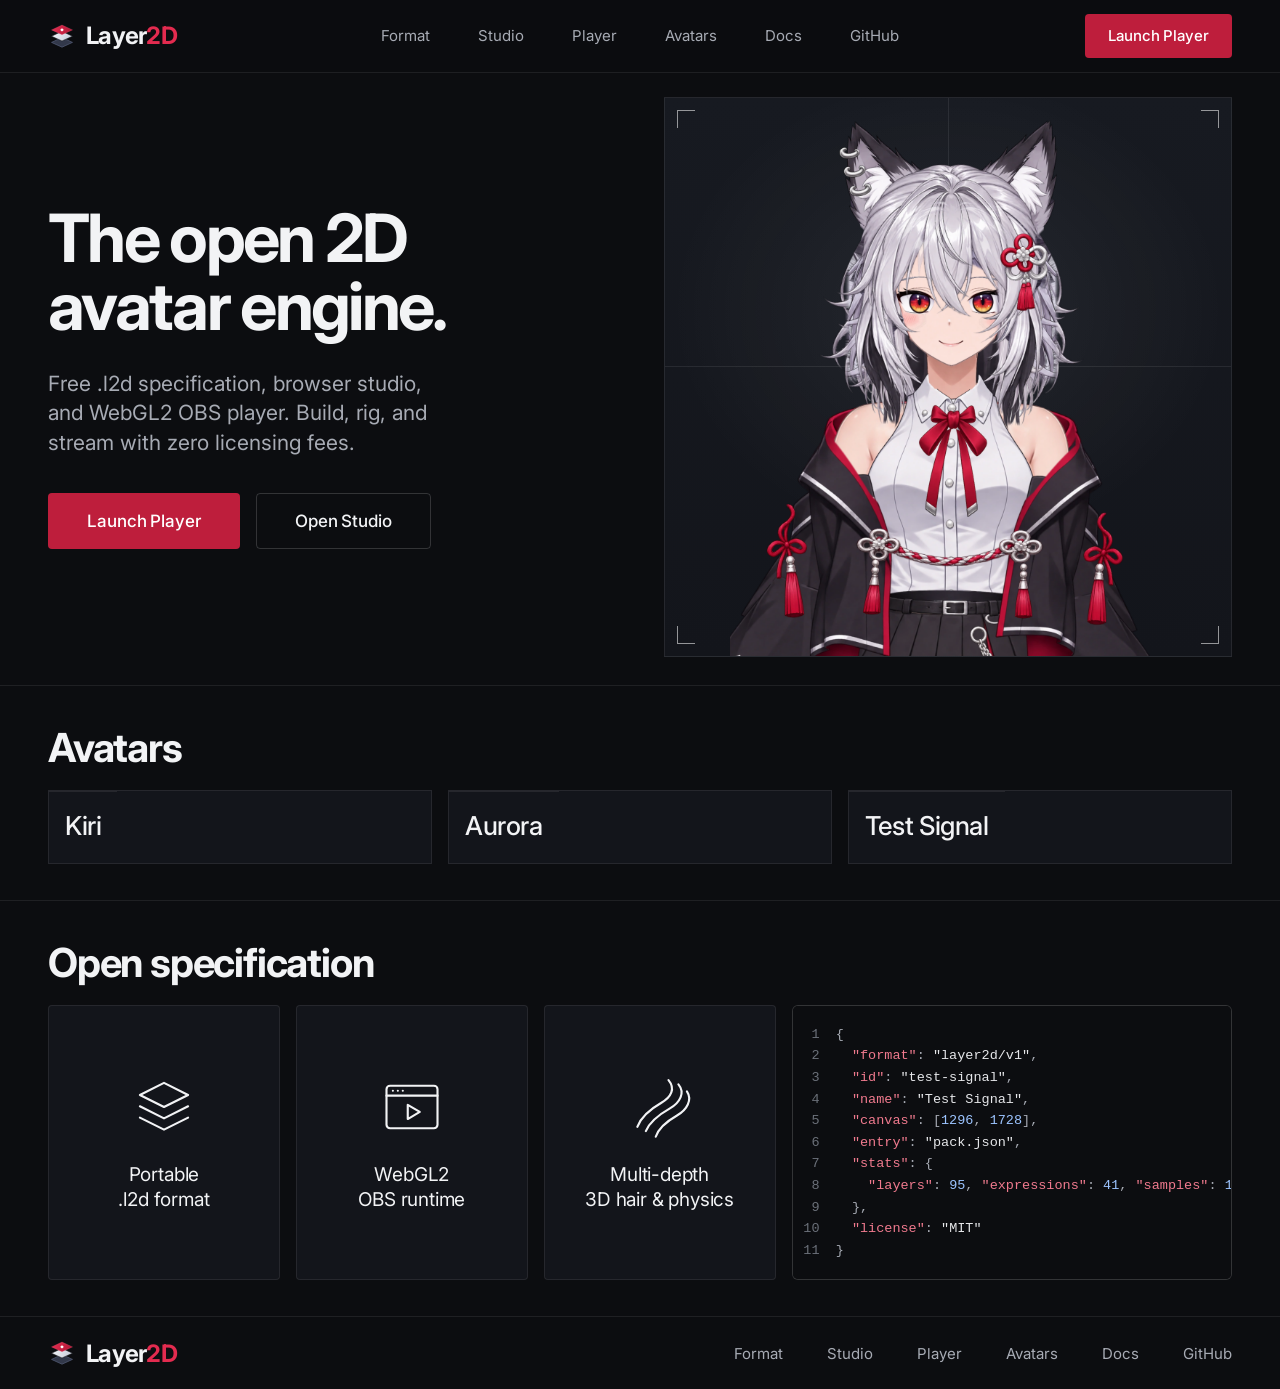
==== index.html @ 64cb782b "Deploy Layer2D site, Studio fixes, wrist-bend fix, logo & favicon, Test Signal demo & Agent Kit" ====
<!doctype html>
<html lang="en">
<head>
  <meta charset="utf-8">
  <meta name="viewport" content="width=device-width, initial-scale=1">
  <title>Layer2D — The open 2D avatar engine</title>
  <meta name="description" content="Free .l2d specification and WebGL2 OBS player. Build, rig, and stream with zero licensing fees.">
  <meta name="theme-color" content="#0c0d10">
  <link rel="icon" type="image/svg+xml" href="favicon.svg">
  <link rel="icon" type="image/x-icon" href="favicon.ico" sizes="any">
  <link rel="apple-touch-icon" href="apple-touch-icon.png">
  <meta property="og:title" content="Layer2D — The open 2D avatar engine">
  <meta property="og:description" content="Free .l2d specification and WebGL2 OBS player. Build, rig, and stream with zero licensing fees.">
  <meta property="og:image" content="https://layer2d.com/assets/avatars/kiri_hero.png">
  <link rel="canonical" href="https://layer2d.com/">
  <link rel="preconnect" href="https://fonts.googleapis.com">
  <link rel="preconnect" href="https://fonts.gstatic.com" crossorigin>
  <link href="https://fonts.googleapis.com/css2?family=Inter:wght@400;500;600;700&display=swap" rel="stylesheet">
  <link rel="stylesheet" href="styles.css">
  <script src="app.js" defer></script>
</head>
<body>
  <header class="site-header">
    <div class="wrap">
      <a class="wordmark" href="./"><img class="brand-mark" src="assets/brand/logo-mark.svg" alt="" width="28" height="28"><span>Layer<em class="brand-2d">2D</em></span></a>
      <nav class="nav" aria-label="Primary">
        <a href="format.html">Format</a>
        <a href="studio/">Studio</a>
        <a href="player/?model=test-signal.l2d">Player</a>
        <a href="#avatars">Avatars</a>
        <a href="docs.html">Docs</a>
        <a href="https://github.com/JagTheHero/layer2d" target="_blank" rel="noopener">GitHub</a>
      </nav>
      <a class="btn btn-primary" href="player/?model=test-signal.l2d">Launch Player</a>
    </div>
  </header>

  <main>
    <section class="hero section">
      <div class="wrap">
        <div>
          <h1>The open 2D<br>avatar engine.</h1>
          <p>Free .l2d specification, browser studio, and WebGL2 OBS player. Build, rig, and stream with zero licensing fees.</p>
          <div class="actions">
            <a class="btn btn-primary btn-lg" href="player/?model=test-signal.l2d">Launch Player</a>
            <a class="btn btn-ghost btn-lg" href="studio/">Open Studio</a>
          </div>
        </div>
        <div class="stage">
          <span class="tick tl"></span><span class="tick tr"></span>
          <span class="tick bl"></span><span class="tick br"></span>
          <div id="runtime-mount" data-model="test-signal.l2d">
            <img class="poster" src="assets/avatars/kiri_hero.png" alt="Kiri" width="1200" height="1600" fetchpriority="high">
          </div>
        </div>
      </div>
    </section>

    <section class="section section-pad" id="avatars">
      <div class="wrap">
        <h2>Avatars</h2>
        <div class="avatar-grid">
          <button class="avatar-card" type="button" data-name="Kiri" data-src="assets/avatars/kiri_card.png" data-model="kiri">
            <span class="portrait"><img src="assets/avatars/kiri_card.png" alt="" width="1200" height="1600" loading="lazy"></span>
            <span class="name">Kiri</span>
          </button>
          <button class="avatar-card" type="button" data-name="Aurora" data-src="assets/avatars/aurora_card.png" data-model="aurora">
            <span class="portrait"><img src="assets/avatars/aurora_card.png" alt="" width="1200" height="1600" loading="lazy"></span>
            <span class="name">Aurora</span>
          </button>
          <button class="avatar-card" type="button" data-name="Test Signal" data-src="assets/avatars/test_signal_card.png" data-model="test-signal">
            <span class="portrait"><img src="assets/avatars/test_signal_card.png" alt="" width="1200" height="1600" loading="lazy"></span>
            <span class="name">Test Signal</span>
          </button>
        </div>
      </div>
    </section>

    <section class="section section-pad" id="spec">
      <div class="wrap">
        <h2>Open specification</h2>
        <div class="spec-grid">
          <a class="feature" href="format.html#bundle">
            <svg viewBox="0 0 48 48" aria-hidden="true">
              <path d="M24 7 41 15.5 24 24 7 15.5Z"/>
              <path d="M7 23.5 24 32l17-8.5"/>
              <path d="M7 31.5 24 40l17-8.5"/>
            </svg>
            <h3>Portable <br>.l2d format</h3>
          </a>
          <a class="feature" href="docs.html#obs">
            <svg viewBox="0 0 48 48" aria-hidden="true">
              <rect x="6" y="9" width="36" height="30" rx="2.5"/>
              <path d="M6 16h36"/>
              <path d="M10.5 12.5h.01M14 12.5h.01M17.5 12.5h.01"/>
              <path d="M21 22.5v10l8.5-5Z"/>
            </svg>
            <h3>WebGL2 <br>OBS runtime</h3>
          </a>
          <a class="feature" href="format.html#physics">
            <svg viewBox="0 0 48 48" aria-hidden="true">
              <path d="M30 5c5 6 2 12-5 16S11 30 8 38"/>
              <path d="M37 8c5 6 1 13-6 17s-14 9-17 16"/>
              <path d="M43 13c4 6 0 13-7 17s-13 9-15 15"/>
            </svg>
            <h3>Multi-depth <br>3D hair &amp; physics</h3>
          </a>
          <pre class="code" aria-label="layer2d.json"><code><span class="ln"><span class="tok-p">{</span></span><span class="ln">  <span class="tok-k">"format"</span><span class="tok-p">:</span> <span class="tok-s">"layer2d/v1"</span><span class="tok-p">,</span></span><span class="ln">  <span class="tok-k">"id"</span><span class="tok-p">:</span> <span class="tok-s">"test-signal"</span><span class="tok-p">,</span></span><span class="ln">  <span class="tok-k">"name"</span><span class="tok-p">:</span> <span class="tok-s">"Test Signal"</span><span class="tok-p">,</span></span><span class="ln">  <span class="tok-k">"canvas"</span><span class="tok-p">: [</span><span class="tok-n">1296</span><span class="tok-p">,</span> <span class="tok-n">1728</span><span class="tok-p">],</span></span><span class="ln">  <span class="tok-k">"entry"</span><span class="tok-p">:</span> <span class="tok-s">"pack.json"</span><span class="tok-p">,</span></span><span class="ln">  <span class="tok-k">"stats"</span><span class="tok-p">: {</span></span><span class="ln">    <span class="tok-k">"layers"</span><span class="tok-p">:</span> <span class="tok-n">95</span><span class="tok-p">,</span> <span class="tok-k">"expressions"</span><span class="tok-p">:</span> <span class="tok-n">41</span><span class="tok-p">,</span> <span class="tok-k">"samples"</span><span class="tok-p">:</span> <span class="tok-n">17</span></span><span class="ln">  <span class="tok-p">},</span></span><span class="ln">  <span class="tok-k">"license"</span><span class="tok-p">:</span> <span class="tok-s">"MIT"</span></span><span class="ln"><span class="tok-p">}</span></span></code></pre>
        </div>
      </div>
    </section>
  </main>

  <footer class="site-footer">
    <div class="wrap">
      <a class="wordmark" href="./"><img class="brand-mark" src="assets/brand/logo-mark.svg" alt="" width="28" height="28"><span>Layer<em class="brand-2d">2D</em></span></a>
      <nav class="footer-nav" aria-label="Footer">
        <a href="format.html">Format</a>
        <a href="studio/">Studio</a>
        <a href="player/?model=test-signal.l2d">Player</a>
        <a href="#avatars">Avatars</a>
        <a href="docs.html">Docs</a>
        <a href="https://github.com/JagTheHero/layer2d" target="_blank" rel="noopener">GitHub</a>
      </nav>
    </div>
  </footer>

  <dialog class="lightbox" id="lightbox" aria-labelledby="lb-name">
    <div class="lb-stage">
      <img id="lb-img" alt="">
      <button class="lb-close" type="button" data-close aria-label="Close">
        <svg viewBox="0 0 16 16" aria-hidden="true"><path d="M3 3l10 10M13 3 3 13"/></svg>
      </button>
    </div>
    <div class="lb-bar">
      <h3 class="lb-name" id="lb-name"></h3>
      <div class="lb-actions">
        <a class="btn btn-primary" id="lb-open" href="player/?model=test-signal.l2d">Open in Player</a>
        <a class="btn btn-ghost" id="lb-studio" href="studio/?model=../player/test-signal.l2d">Open in Studio</a>
      </div>
    </div>
  </dialog>
</body>
</html>
---- styles.css ----
:root {
  --bg: #0c0d10;
  --surface: #13151b;
  --surface-2: #171a21;
  --line: rgba(255, 255, 255, 0.08);
  --line-strong: rgba(255, 255, 255, 0.16);
  --tick: rgba(255, 255, 255, 0.55);
  --text: #f2f3f5;
  --muted: #a7abb4;
  --dim: #6b7079;
  --crimson: #be1e3c;
  --crimson-hover: #d22548;
  --radius: 4px;
  --max: 1200px;
  --gutter: 48px;
  --font: "Inter", ui-sans-serif, system-ui, -apple-system, "Segoe UI", Roboto, "Helvetica Neue", Arial, sans-serif;
  --mono: ui-monospace, "SFMono-Regular", "JetBrains Mono", Menlo, Consolas, monospace;
  --ease: cubic-bezier(0.2, 0.7, 0.2, 1);
  color-scheme: dark;
}

*, *::before, *::after { box-sizing: border-box; }

html { scroll-behavior: smooth; -webkit-text-size-adjust: 100%; }
@media (prefers-reduced-motion: reduce) {
  html { scroll-behavior: auto; }
  *, *::before, *::after { transition: none !important; }
}

body {
  margin: 0;
  background: var(--bg);
  color: var(--text);
  font-family: var(--font);
  font-size: 16px;
  line-height: 1.55;
  -webkit-font-smoothing: antialiased;
  -moz-osx-font-smoothing: grayscale;
}

img { display: block; max-width: 100%; }
a { color: inherit; text-decoration: none; }
button { font: inherit; color: inherit; }

:focus-visible { outline: 1.5px solid var(--text); outline-offset: 3px; }

.wrap {
  width: 100%;
  max-width: calc(var(--max) + var(--gutter) * 2);
  margin: 0 auto;
  padding: 0 var(--gutter);
}

/* ---------- Header ---------- */
.site-header {
  position: sticky;
  top: 0;
  z-index: 20;
  background: rgba(12, 13, 16, 0.86);
  backdrop-filter: saturate(140%) blur(12px);
  -webkit-backdrop-filter: saturate(140%) blur(12px);
  border-bottom: 1px solid var(--line);
}
.site-header .wrap {
  display: grid;
  grid-template-columns: 1fr auto 1fr;
  align-items: center;
  height: 72px;
}
.wordmark {
  display: inline-flex;
  align-items: center;
  gap: 10px;
  font-weight: 700;
  font-size: 24px;
  letter-spacing: -0.03em;
  justify-self: start;
}
.wordmark .brand-mark {
  width: 28px;
  height: 28px;
  flex-shrink: 0;
  display: block;
}
.wordmark .brand-2d {
  font-style: normal;
  color: #e32b4f;
}
.nav { display: flex; gap: 48px; }
.nav a, .footer-nav a {
  font-size: 15px;
  color: var(--muted);
  transition: color 160ms var(--ease);
}
.nav a:hover, .footer-nav a:hover, .nav a[aria-current="page"] { color: var(--text); }
.site-header .btn { justify-self: end; }

/* ---------- Buttons ---------- */
.btn {
  display: inline-flex;
  align-items: center;
  justify-content: center;
  height: 44px;
  padding: 0 22px;
  border-radius: var(--radius);
  font-size: 15px;
  font-weight: 500;
  letter-spacing: -0.005em;
  border: 1px solid transparent;
  cursor: pointer;
  white-space: nowrap;
  transition: background-color 160ms var(--ease), border-color 160ms var(--ease), color 160ms var(--ease);
}
.btn-primary { background: var(--crimson); color: #fff; }
.btn-primary:hover { background: var(--crimson-hover); }
.btn-ghost { background: transparent; border-color: var(--line-strong); color: var(--text); }
.btn-ghost:hover { border-color: rgba(255, 255, 255, 0.4); background: rgba(255, 255, 255, 0.03); }
.btn-lg { height: 56px; padding: 0 38px; font-size: 17px; }

/* ---------- Sections ---------- */
.section { border-bottom: 1px solid var(--line); }
.section-pad { padding: 40px 0 36px; }
.section h2 {
  margin: 0 0 20px;
  font-size: 40px;
  font-weight: 700;
  letter-spacing: -0.03em;
  line-height: 1.1;
}

/* ---------- Hero ---------- */
.hero .wrap {
  display: grid;
  grid-template-columns: 1fr 1fr;
  gap: 48px;
  align-items: center;
  padding-top: 24px;
  padding-bottom: 28px;
}
.hero h1 {
  margin: 0 0 28px;
  font-size: clamp(40px, 5.2vw, 68px);
  font-weight: 700;
  line-height: 1.02;
  letter-spacing: -0.04em;
}
.hero p {
  margin: 0 0 36px;
  max-width: 30ch;
  font-size: 21px;
  line-height: 1.4;
  color: var(--muted);
}
.actions { display: flex; flex-wrap: wrap; gap: 16px; }

/* Stage frame */
.stage {
  position: relative;
  aspect-ratio: 454 / 448;
  width: 100%;
  max-width: 580px;
  justify-self: end;
  background:
    radial-gradient(ellipse 70% 60% at 50% 38%, rgba(255, 255, 255, 0.07), transparent 70%),
    linear-gradient(180deg, var(--surface-2), var(--surface));
  border: 1px solid var(--line);
  overflow: hidden;
}
.stage::before, .stage::after {
  content: "";
  position: absolute;
  background: var(--line);
  pointer-events: none;
}
.stage::before { left: 50%; top: 0; bottom: 0; width: 1px; }
.stage::after { top: 48%; left: 0; right: 0; height: 1px; }
.tick {
  position: absolute;
  width: 18px;
  height: 18px;
  border: 0 solid var(--tick);
  z-index: 3;
  pointer-events: none;
}
.tick.tl { top: 12px; left: 12px; border-top-width: 1.5px; border-left-width: 1.5px; }
.tick.tr { top: 12px; right: 12px; border-top-width: 1.5px; border-right-width: 1.5px; }
.tick.bl { bottom: 12px; left: 12px; border-bottom-width: 1.5px; border-left-width: 1.5px; }
.tick.br { bottom: 12px; right: 12px; border-bottom-width: 1.5px; border-right-width: 1.5px; }

#runtime-mount {
  position: absolute;
  inset: 0;
  z-index: 2;
  display: flex;
  align-items: flex-end;
  justify-content: center;
}
#runtime-mount .poster {
  height: 104%;
  width: auto;
  max-width: none;
  margin-bottom: -4%;
  object-fit: contain;
  user-select: none;
}
#runtime-mount canvas { position: absolute; inset: 0; width: 100%; height: 100%; }
#runtime-mount.is-live .poster { display: none; }

/* ---------- Avatars ---------- */
.avatar-grid {
  display: grid;
  grid-template-columns: repeat(3, 1fr);
  gap: 16px;
}
.avatar-card {
  display: flex;
  flex-direction: column;
  width: 100%;
  padding: 0;
  text-align: center;
  background: var(--surface);
  border: 1px solid var(--line);
  cursor: pointer;
  overflow: hidden;
  transition: border-color 200ms var(--ease);
}
.avatar-card:hover { border-color: var(--line-strong); }
.avatar-card .portrait {
  position: relative;
  aspect-ratio: 3 / 4;
  overflow: hidden;
  background:
    radial-gradient(ellipse 65% 55% at 50% 40%, #2a2d35 0%, #1a1c22 55%, #121318 100%);
}
.avatar-card .portrait img {
  position: absolute;
  inset: 0;
  width: 100%;
  height: 100%;
  object-fit: cover;
  object-position: 50% 0;
  transition: transform 500ms var(--ease);
}
.avatar-card:hover .portrait img { transform: scale(1.025); }
.avatar-card .name {
  display: block;
  padding: 14px 16px 16px;
  border-top: 1px solid var(--line);
  font-size: 26px;
  font-weight: 500;
  letter-spacing: -0.015em;
}

/* ---------- Spec ---------- */
.spec-grid {
  display: grid;
  grid-template-columns: repeat(3, 1fr) 1.9fr;
  gap: 16px;
  align-items: stretch;
}
.feature {
  display: flex;
  flex-direction: column;
  align-items: center;
  justify-content: center;
  gap: 22px;
  padding: 36px 20px;
  background: var(--surface);
  border: 1px solid var(--line);
  border-radius: var(--radius);
  text-align: center;
  transition: border-color 200ms var(--ease);
}
.feature:hover { border-color: var(--line-strong); }
.feature svg {
  width: 68px;
  height: 68px;
  fill: none;
  stroke: var(--text);
  stroke-width: 1.5;
  stroke-linecap: round;
  stroke-linejoin: round;
}
.feature h3 {
  margin: 0;
  font-size: 19px;
  font-weight: 400;
  line-height: 1.3;
  letter-spacing: -0.01em;
}

.code {
  margin: 0;
  padding: 18px 0;
  background: var(--bg);
  border: 1px solid var(--line-strong);
  border-radius: 6px;
  font-family: var(--mono);
  font-size: 13.5px;
  line-height: 1.6;
  overflow-x: auto;
  counter-reset: ln;
}
.code code { display: block; min-width: max-content; }
.code .ln { display: block; padding-right: 20px; }
.code .ln::before {
  counter-increment: ln;
  content: counter(ln);
  display: inline-block;
  width: 3.2em;
  padding-right: 1.2em;
  text-align: right;
  color: var(--dim);
  user-select: none;
}
.tok-k { color: #f07a8e; }
.tok-s { color: #e6e7ea; }
.tok-n { color: #9cc4ff; }
.tok-p { color: var(--muted); }

/* ---------- Footer ---------- */
.site-footer .wrap {
  display: flex;
  align-items: center;
  justify-content: space-between;
  height: 72px;
}
.site-footer .wordmark { font-size: 24px; }
.footer-nav { display: flex; gap: 44px; }

/* ---------- Lightbox ---------- */
.lightbox {
  width: min(720px, calc(100vw - 32px));
  max-height: calc(100vh - 32px);
  padding: 0;
  background: var(--surface);
  color: var(--text);
  border: 1px solid var(--line-strong);
  border-radius: var(--radius);
  overflow: hidden;
}
.lightbox::backdrop { background: rgba(6, 7, 9, 0.82); backdrop-filter: blur(4px); }
.lightbox[open] { animation: lb-in 220ms var(--ease); }
@keyframes lb-in { from { opacity: 0; transform: translateY(8px); } to { opacity: 1; transform: none; } }
.lightbox .lb-stage {
  position: relative;
  height: min(70vh, 720px);
  background: radial-gradient(ellipse 65% 55% at 50% 40%, #2a2d35 0%, #1a1c22 55%, #121318 100%);
  border-bottom: 1px solid var(--line);
}
.lightbox .lb-stage img {
  width: 100%;
  height: 100%;
  object-fit: contain;
  object-position: 50% 100%;
}
.lightbox .lb-bar {
  display: flex;
  align-items: center;
  justify-content: space-between;
  gap: 16px;
  padding: 16px 20px;
}
.lightbox .lb-name { margin: 0; font-size: 24px; font-weight: 600; letter-spacing: -0.02em; }
.lightbox .lb-actions { display: flex; gap: 12px; }
.lightbox .lb-close {
  position: absolute;
  top: 12px;
  right: 12px;
  width: 36px;
  height: 36px;
  display: grid;
  place-items: center;
  background: rgba(12, 13, 16, 0.7);
  border: 1px solid var(--line-strong);
  border-radius: var(--radius);
  cursor: pointer;
  transition: border-color 160ms var(--ease);
}
.lightbox .lb-close:hover { border-color: rgba(255, 255, 255, 0.4); }
.lightbox .lb-close svg { width: 16px; height: 16px; stroke: currentColor; stroke-width: 1.5; fill: none; }

/* ---------- Doc pages (format / docs) ---------- */
.doc .site-footer { border-top: 1px solid var(--line); }
.doc main .wrap { max-width: calc(980px + var(--gutter) * 2); }
.doc-head { padding: 56px 0 40px; border-bottom: 1px solid var(--line); }
.doc-head h1 {
  margin: 0;
  font-size: clamp(36px, 4.4vw, 56px);
  font-weight: 700;
  letter-spacing: -0.04em;
  line-height: 1.05;
}
.doc-layout {
  display: grid;
  grid-template-columns: 200px minmax(0, 1fr);
  gap: 56px;
  padding: 40px 0 72px;
}
.toc { position: sticky; top: 104px; align-self: start; display: flex; flex-direction: column; gap: 10px; }
.toc a { font-size: 14px; color: var(--muted); transition: color 160ms var(--ease); }
.toc a:hover { color: var(--text); }
.doc-body { min-width: 0; }
.doc-body section { padding-bottom: 40px; margin-bottom: 40px; border-bottom: 1px solid var(--line); scroll-margin-top: 96px; }
.doc-body section:last-child { border-bottom: 0; margin-bottom: 0; }
.doc-body h2 { margin: 0 0 16px; font-size: 28px; font-weight: 700; letter-spacing: -0.025em; }
.doc-body h3 { margin: 28px 0 10px; font-size: 18px; font-weight: 600; letter-spacing: -0.01em; }
.doc-body p, .doc-body li { color: var(--muted); font-size: 16px; }
.doc-body p { margin: 0 0 14px; }
.doc-body ul { margin: 0 0 14px; padding-left: 20px; }
.doc-body strong { color: var(--text); font-weight: 600; }
.doc-body a { color: var(--text); border-bottom: 1px solid var(--line-strong); transition: border-color 160ms var(--ease); }
.doc-body a:hover { border-color: var(--text); }
.doc-body :not(pre) > code {
  font-family: var(--mono);
  font-size: 0.88em;
  color: var(--text);
  background: var(--surface);
  border: 1px solid var(--line);
  border-radius: 3px;
  padding: 1px 5px;
}
.doc-body .code { margin: 0 0 16px; max-width: 100%; overflow-x: auto; }
.table-scroll { overflow-x: auto; margin: 0 0 16px; border: 1px solid var(--line); border-radius: var(--radius); }
.doc-body table { width: 100%; border-collapse: collapse; font-size: 14.5px; }
.doc-body th, .doc-body td { text-align: left; padding: 11px 14px; border-bottom: 1px solid var(--line); vertical-align: top; }
.doc-body tr:last-child td { border-bottom: 0; }
.doc-body th { color: var(--text); font-weight: 600; background: var(--surface); }
.doc-body td { color: var(--muted); }
.doc-body td:first-child { white-space: nowrap; }

/* ---------- Responsive ---------- */
@media (max-width: 1080px) {
  .spec-grid { grid-template-columns: repeat(3, 1fr); }
  .spec-grid .code { grid-column: 1 / -1; }
}

@media (max-width: 900px) {
  :root { --gutter: 24px; }
  .nav { gap: 28px; }
  .hero .wrap { grid-template-columns: 1fr; gap: 32px; padding-top: 40px; }
  .stage { justify-self: stretch; max-width: none; }
  .doc-layout { grid-template-columns: 1fr; gap: 24px; }
  .toc { position: static; flex-direction: row; flex-wrap: wrap; gap: 8px 20px; }
}

@media (max-width: 720px) {
  :root { --gutter: 16px; }
  .site-header .wrap { grid-template-columns: 1fr auto; height: 60px; }
  .site-header .nav { display: none; }
  .wordmark { font-size: 22px; }
  .site-header .btn { height: 38px; padding: 0 16px; font-size: 14px; }
  .hero .wrap { padding-top: 32px; }
  .hero h1 { margin-bottom: 20px; }
  .hero p { font-size: 18px; margin-bottom: 28px; }
  .btn-lg { height: 50px; padding: 0 24px; font-size: 16px; flex: 1 1 0; }
  .section h2 { font-size: 32px; }
  .avatar-grid { grid-template-columns: 1fr; gap: 12px; }
  .avatar-card .portrait { aspect-ratio: 4 / 4.4; }
  .avatar-card .name { font-size: 22px; padding: 12px 16px 14px; }
  .spec-grid { grid-template-columns: 1fr; gap: 12px; }
  .feature { flex-direction: row; justify-content: flex-start; gap: 20px; padding: 20px; text-align: left; }
  .feature svg { width: 44px; height: 44px; flex: none; }
  .feature h3 br { display: none; }
  .code { font-size: 12.5px; }
  .site-footer .wrap { flex-direction: column; justify-content: center; gap: 14px; height: auto; padding-top: 28px; padding-bottom: 28px; }
  .footer-nav { gap: 28px; }
  .lightbox .lb-bar { flex-direction: column; align-items: stretch; }
  .lightbox .lb-actions .btn { flex: 1 1 0; }
  .doc-head { padding: 36px 0 28px; }
}
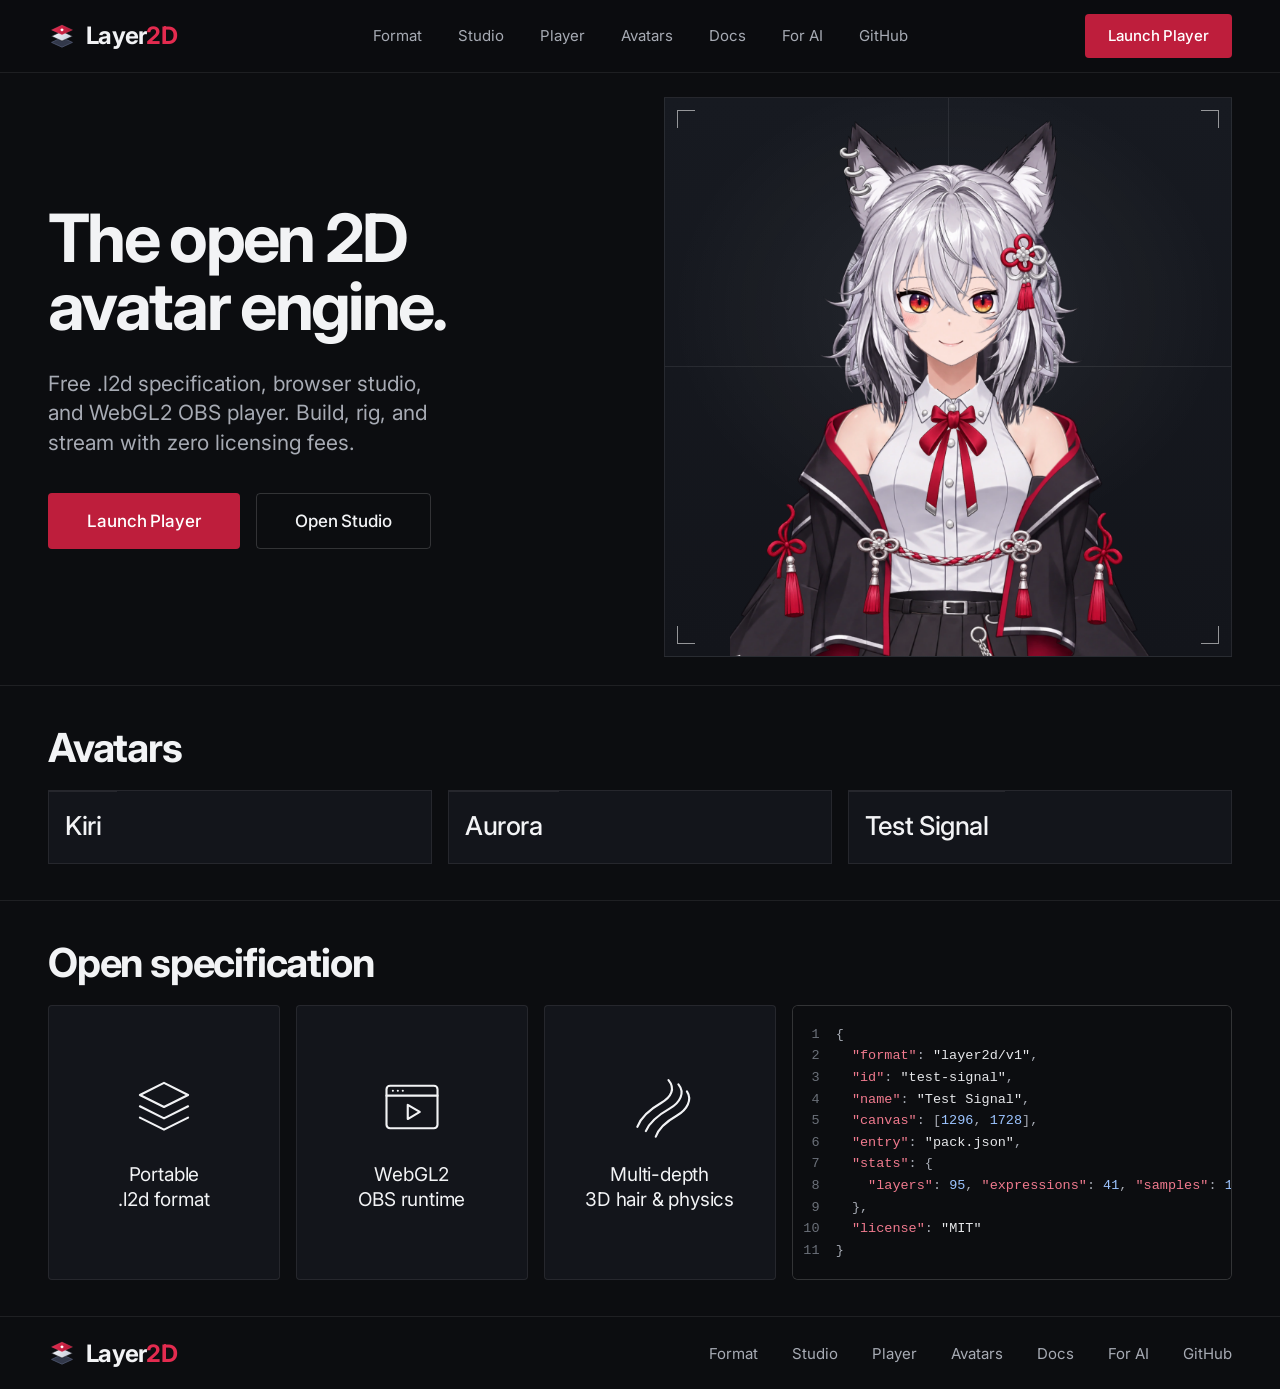
==== commit 0ffb9027: "Add /for-ai AI agent playbook, full Nori tutorial transcript, and update docs & kit" ====
--- a/index.html
+++ b/index.html
@@ -29,6 +29,7 @@
         <a href="player/?model=test-signal.l2d">Player</a>
         <a href="#avatars">Avatars</a>
         <a href="docs.html">Docs</a>
+        <a href="for-ai/">For AI</a>
         <a href="https://github.com/JagTheHero/layer2d" target="_blank" rel="noopener">GitHub</a>
       </nav>
       <a class="btn btn-primary" href="player/?model=test-signal.l2d">Launch Player</a>
@@ -68,8 +69,11 @@
             <span class="portrait"><img src="assets/avatars/aurora_card.png" alt="" width="1200" height="1600" loading="lazy"></span>
             <span class="name">Aurora</span>
           </button>
-          <button class="avatar-card" type="button" data-name="Test Signal" data-src="assets/avatars/test_signal_card.png" data-model="test-signal">
-            <span class="portrait"><img src="assets/avatars/test_signal_card.png" alt="" width="1200" height="1600" loading="lazy"></span>
+          <button class="avatar-card avatar-card-live" type="button" data-name="Test Signal" data-src="assets/avatars/test_signal_card.png" data-model="test-signal" data-live-url="player/?model=test-signal.l2d&amp;obs=1&amp;view=bust">
+            <span class="portrait">
+              <img class="card-poster" src="assets/avatars/test_signal_card.png" alt="" width="1200" height="1600" loading="lazy">
+              <span class="live-badge" aria-hidden="true"><span class="live-dot"></span>Live WebGL2</span>
+            </span>
             <span class="name">Test Signal</span>
           </button>
         </div>
@@ -120,6 +124,7 @@
         <a href="player/?model=test-signal.l2d">Player</a>
         <a href="#avatars">Avatars</a>
         <a href="docs.html">Docs</a>
+        <a href="for-ai/">For AI</a>
         <a href="https://github.com/JagTheHero/layer2d" target="_blank" rel="noopener">GitHub</a>
       </nav>
     </div>
--- a/styles.css
+++ b/styles.css
@@ -86,7 +86,7 @@
   font-style: normal;
   color: #e32b4f;
 }
-.nav { display: flex; gap: 48px; }
+.nav { display: flex; gap: 36px; }
 .nav a, .footer-nav a {
   font-size: 15px;
   color: var(--muted);
@@ -239,9 +239,66 @@
   height: 100%;
   object-fit: cover;
   object-position: 50% 0;
-  transition: transform 500ms var(--ease);
+  transition: transform 500ms var(--ease), opacity 320ms var(--ease);
 }
 .avatar-card:hover .portrait img { transform: scale(1.025); }
+.avatar-card .portrait iframe.live-avatar {
+  position: absolute;
+  inset: 0;
+  width: 100%;
+  height: 100%;
+  border: 0;
+  background: transparent;
+  color-scheme: dark;
+  pointer-events: none;
+  opacity: 0;
+  transition: opacity 360ms var(--ease);
+}
+.avatar-card.is-live .portrait iframe.live-avatar { opacity: 1; }
+.avatar-card.is-live .portrait img.card-poster { opacity: 0; }
+.live-badge {
+  position: absolute;
+  top: 10px;
+  left: 10px;
+  z-index: 3;
+  display: inline-flex;
+  align-items: center;
+  gap: 6px;
+  padding: 4px 9px;
+  border-radius: 999px;
+  background: rgba(12, 13, 16, 0.72);
+  border: 1px solid var(--line-strong);
+  backdrop-filter: blur(8px);
+  -webkit-backdrop-filter: blur(8px);
+  font-size: 11px;
+  font-weight: 500;
+  letter-spacing: 0.02em;
+  color: var(--text);
+  pointer-events: none;
+  opacity: 0;
+  transition: opacity 320ms var(--ease);
+}
+.avatar-card.is-live .live-badge { opacity: 1; }
+.live-dot {
+  width: 6px;
+  height: 6px;
+  border-radius: 50%;
+  background: #3ee08f;
+  box-shadow: 0 0 8px rgba(62, 224, 143, 0.85);
+}
+.lightbox .lb-stage iframe.lb-live {
+  position: absolute;
+  inset: 0;
+  width: 100%;
+  height: 100%;
+  border: 0;
+  background: transparent;
+  color-scheme: dark;
+  opacity: 0;
+  transition: opacity 300ms var(--ease);
+}
+.lightbox .lb-stage.is-live iframe.lb-live { opacity: 1; }
+.lightbox .lb-stage.is-live img { opacity: 0; }
 .avatar-card .name {
   display: block;
   padding: 14px 16px 16px;
@@ -326,7 +383,7 @@
   height: 72px;
 }
 .site-footer .wordmark { font-size: 24px; }
-.footer-nav { display: flex; gap: 44px; }
+.footer-nav { display: flex; gap: 34px; }
 
 /* ---------- Lightbox ---------- */
 .lightbox {
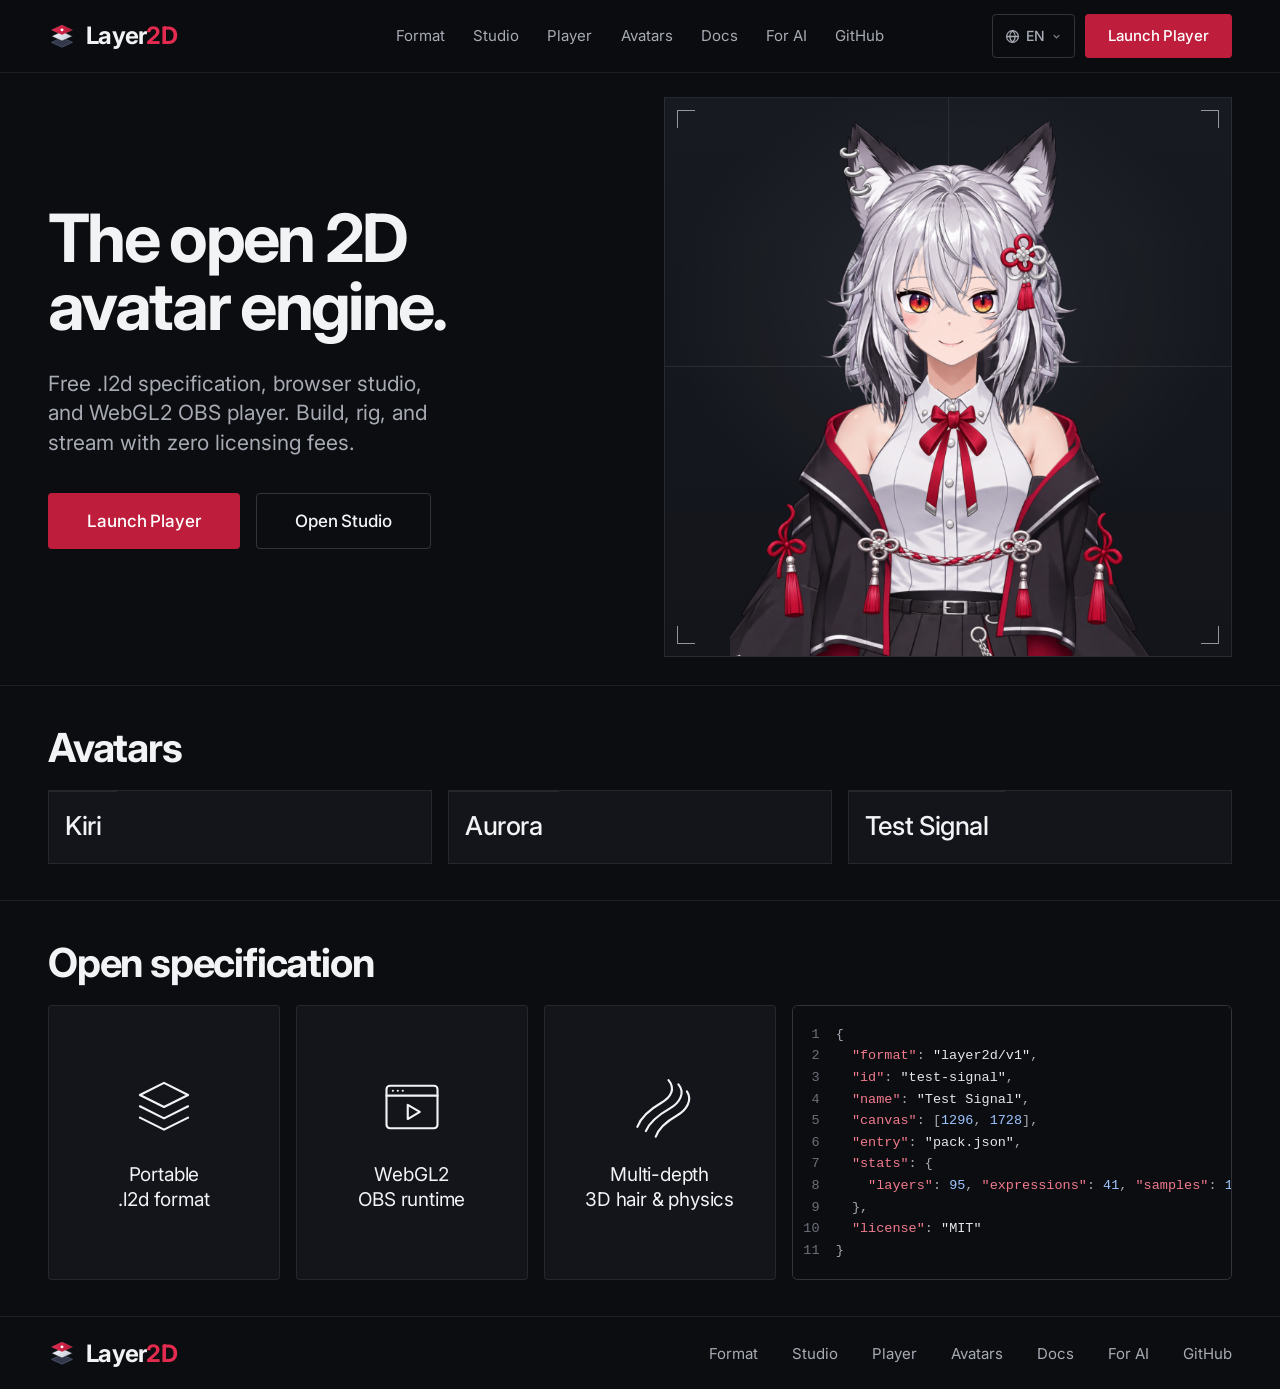
==== commit a57e6b06: "Add full localization (en, ja, zh-CN, hi, es, ar RTL, fr) and URL language shorthands (?jp, etc.)" ====
--- a/index.html
+++ b/index.html
@@ -1,5 +1,5 @@
 <!doctype html>
-<html lang="en">
+<html lang="en" data-i18n-ns="common,home">
 <head>
   <meta charset="utf-8">
   <meta name="viewport" content="width=device-width, initial-scale=1">
@@ -17,22 +17,26 @@
   <link rel="preconnect" href="https://fonts.gstatic.com" crossorigin>
   <link href="https://fonts.googleapis.com/css2?family=Inter:wght@400;500;600;700&display=swap" rel="stylesheet">
   <link rel="stylesheet" href="styles.css">
+  <script src="i18n/i18n.js"></script>
   <script src="app.js" defer></script>
 </head>
 <body>
   <header class="site-header">
     <div class="wrap">
       <a class="wordmark" href="./"><img class="brand-mark" src="assets/brand/logo-mark.svg" alt="" width="28" height="28"><span>Layer<em class="brand-2d">2D</em></span></a>
-      <nav class="nav" aria-label="Primary">
-        <a href="format.html">Format</a>
-        <a href="studio/">Studio</a>
-        <a href="player/?model=test-signal.l2d">Player</a>
-        <a href="#avatars">Avatars</a>
-        <a href="docs.html">Docs</a>
-        <a href="for-ai/">For AI</a>
-        <a href="https://github.com/JagTheHero/layer2d" target="_blank" rel="noopener">GitHub</a>
+      <nav class="nav" aria-label="Primary" data-i18n-attr="aria-label:nav.ariaPrimary">
+        <a href="format.html" data-i18n="nav.format">Format</a>
+        <a href="studio/" data-i18n="nav.studio">Studio</a>
+        <a href="player/?model=test-signal.l2d" data-i18n="nav.player">Player</a>
+        <a href="#avatars" data-i18n="nav.avatars">Avatars</a>
+        <a href="docs.html" data-i18n="nav.docs">Docs</a>
+        <a href="for-ai/" data-i18n="nav.forAi">For AI</a>
+        <a href="https://github.com/JagTheHero/layer2d" target="_blank" rel="noopener" data-i18n="nav.github">GitHub</a>
       </nav>
-      <a class="btn btn-primary" href="player/?model=test-signal.l2d">Launch Player</a>
+      <div class="header-actions">
+        <div class="lang-switcher" data-lang-switcher></div>
+        <a class="btn btn-primary" href="player/?model=test-signal.l2d" data-i18n="cta.launchPlayer">Launch Player</a>
+      </div>
     </div>
   </header>
 
@@ -40,11 +44,11 @@
     <section class="hero section">
       <div class="wrap">
         <div>
-          <h1>The open 2D<br>avatar engine.</h1>
-          <p>Free .l2d specification, browser studio, and WebGL2 OBS player. Build, rig, and stream with zero licensing fees.</p>
+          <h1 data-i18n-html="hero.titleHtml">The open 2D<br>avatar engine.</h1>
+          <p data-i18n="hero.subtitle">Free .l2d specification, browser studio, and WebGL2 OBS player. Build, rig, and stream with zero licensing fees.</p>
           <div class="actions">
-            <a class="btn btn-primary btn-lg" href="player/?model=test-signal.l2d">Launch Player</a>
-            <a class="btn btn-ghost btn-lg" href="studio/">Open Studio</a>
+            <a class="btn btn-primary btn-lg" href="player/?model=test-signal.l2d" data-i18n="cta.launchPlayer">Launch Player</a>
+            <a class="btn btn-ghost btn-lg" href="studio/" data-i18n="hero.openStudio">Open Studio</a>
           </div>
         </div>
         <div class="stage">
@@ -59,7 +63,7 @@
 
     <section class="section section-pad" id="avatars">
       <div class="wrap">
-        <h2>Avatars</h2>
+        <h2 data-i18n="avatars.heading">Avatars</h2>
         <div class="avatar-grid">
           <button class="avatar-card" type="button" data-name="Kiri" data-src="assets/avatars/kiri_card.png" data-model="kiri">
             <span class="portrait"><img src="assets/avatars/kiri_card.png" alt="" width="1200" height="1600" loading="lazy"></span>
@@ -72,7 +76,7 @@
           <button class="avatar-card avatar-card-live" type="button" data-name="Test Signal" data-src="assets/avatars/test_signal_card.png" data-model="test-signal" data-live-url="player/?model=test-signal.l2d&amp;obs=1&amp;view=bust">
             <span class="portrait">
               <img class="card-poster" src="assets/avatars/test_signal_card.png" alt="" width="1200" height="1600" loading="lazy">
-              <span class="live-badge" aria-hidden="true"><span class="live-dot"></span>Live WebGL2</span>
+              <span class="live-badge" aria-hidden="true"><span class="live-dot"></span><span data-i18n="avatars.liveBadge">Live WebGL2</span></span>
             </span>
             <span class="name">Test Signal</span>
           </button>
@@ -82,7 +86,7 @@
 
     <section class="section section-pad" id="spec">
       <div class="wrap">
-        <h2>Open specification</h2>
+        <h2 data-i18n="spec.heading">Open specification</h2>
         <div class="spec-grid">
           <a class="feature" href="format.html#bundle">
             <svg viewBox="0 0 48 48" aria-hidden="true">
@@ -90,7 +94,7 @@
               <path d="M7 23.5 24 32l17-8.5"/>
               <path d="M7 31.5 24 40l17-8.5"/>
             </svg>
-            <h3>Portable <br>.l2d format</h3>
+            <h3 data-i18n-html="spec.feature1Html">Portable <br>.l2d format</h3>
           </a>
           <a class="feature" href="docs.html#obs">
             <svg viewBox="0 0 48 48" aria-hidden="true">
@@ -99,7 +103,7 @@
               <path d="M10.5 12.5h.01M14 12.5h.01M17.5 12.5h.01"/>
               <path d="M21 22.5v10l8.5-5Z"/>
             </svg>
-            <h3>WebGL2 <br>OBS runtime</h3>
+            <h3 data-i18n-html="spec.feature2Html">WebGL2 <br>OBS runtime</h3>
           </a>
           <a class="feature" href="format.html#physics">
             <svg viewBox="0 0 48 48" aria-hidden="true">
@@ -107,7 +111,7 @@
               <path d="M37 8c5 6 1 13-6 17s-14 9-17 16"/>
               <path d="M43 13c4 6 0 13-7 17s-13 9-15 15"/>
             </svg>
-            <h3>Multi-depth <br>3D hair &amp; physics</h3>
+            <h3 data-i18n-html="spec.feature3Html">Multi-depth <br>3D hair &amp; physics</h3>
           </a>
           <pre class="code" aria-label="layer2d.json"><code><span class="ln"><span class="tok-p">{</span></span><span class="ln">  <span class="tok-k">"format"</span><span class="tok-p">:</span> <span class="tok-s">"layer2d/v1"</span><span class="tok-p">,</span></span><span class="ln">  <span class="tok-k">"id"</span><span class="tok-p">:</span> <span class="tok-s">"test-signal"</span><span class="tok-p">,</span></span><span class="ln">  <span class="tok-k">"name"</span><span class="tok-p">:</span> <span class="tok-s">"Test Signal"</span><span class="tok-p">,</span></span><span class="ln">  <span class="tok-k">"canvas"</span><span class="tok-p">: [</span><span class="tok-n">1296</span><span class="tok-p">,</span> <span class="tok-n">1728</span><span class="tok-p">],</span></span><span class="ln">  <span class="tok-k">"entry"</span><span class="tok-p">:</span> <span class="tok-s">"pack.json"</span><span class="tok-p">,</span></span><span class="ln">  <span class="tok-k">"stats"</span><span class="tok-p">: {</span></span><span class="ln">    <span class="tok-k">"layers"</span><span class="tok-p">:</span> <span class="tok-n">95</span><span class="tok-p">,</span> <span class="tok-k">"expressions"</span><span class="tok-p">:</span> <span class="tok-n">41</span><span class="tok-p">,</span> <span class="tok-k">"samples"</span><span class="tok-p">:</span> <span class="tok-n">17</span></span><span class="ln">  <span class="tok-p">},</span></span><span class="ln">  <span class="tok-k">"license"</span><span class="tok-p">:</span> <span class="tok-s">"MIT"</span></span><span class="ln"><span class="tok-p">}</span></span></code></pre>
         </div>
@@ -118,14 +122,14 @@
   <footer class="site-footer">
     <div class="wrap">
       <a class="wordmark" href="./"><img class="brand-mark" src="assets/brand/logo-mark.svg" alt="" width="28" height="28"><span>Layer<em class="brand-2d">2D</em></span></a>
-      <nav class="footer-nav" aria-label="Footer">
-        <a href="format.html">Format</a>
-        <a href="studio/">Studio</a>
-        <a href="player/?model=test-signal.l2d">Player</a>
-        <a href="#avatars">Avatars</a>
-        <a href="docs.html">Docs</a>
-        <a href="for-ai/">For AI</a>
-        <a href="https://github.com/JagTheHero/layer2d" target="_blank" rel="noopener">GitHub</a>
+      <nav class="footer-nav" aria-label="Footer" data-i18n-attr="aria-label:nav.ariaFooter">
+        <a href="format.html" data-i18n="nav.format">Format</a>
+        <a href="studio/" data-i18n="nav.studio">Studio</a>
+        <a href="player/?model=test-signal.l2d" data-i18n="nav.player">Player</a>
+        <a href="#avatars" data-i18n="nav.avatars">Avatars</a>
+        <a href="docs.html" data-i18n="nav.docs">Docs</a>
+        <a href="for-ai/" data-i18n="nav.forAi">For AI</a>
+        <a href="https://github.com/JagTheHero/layer2d" target="_blank" rel="noopener" data-i18n="nav.github">GitHub</a>
       </nav>
     </div>
   </footer>
@@ -133,15 +137,15 @@
   <dialog class="lightbox" id="lightbox" aria-labelledby="lb-name">
     <div class="lb-stage">
       <img id="lb-img" alt="">
-      <button class="lb-close" type="button" data-close aria-label="Close">
+      <button class="lb-close" type="button" data-close aria-label="Close" data-i18n-attr="aria-label:common.close">
         <svg viewBox="0 0 16 16" aria-hidden="true"><path d="M3 3l10 10M13 3 3 13"/></svg>
       </button>
     </div>
     <div class="lb-bar">
       <h3 class="lb-name" id="lb-name"></h3>
       <div class="lb-actions">
-        <a class="btn btn-primary" id="lb-open" href="player/?model=test-signal.l2d">Open in Player</a>
-        <a class="btn btn-ghost" id="lb-studio" href="studio/?model=../player/test-signal.l2d">Open in Studio</a>
+        <a class="btn btn-primary" id="lb-open" href="player/?model=test-signal.l2d" data-i18n="lightbox.openPlayer">Open in Player</a>
+        <a class="btn btn-ghost" id="lb-studio" href="studio/?model=../player/test-signal.l2d" data-i18n="lightbox.openStudio">Open in Studio</a>
       </div>
     </div>
   </dialog>
--- a/styles.css
+++ b/styles.css
@@ -13,11 +13,16 @@
   --radius: 4px;
   --max: 1200px;
   --gutter: 48px;
-  --font: "Inter", ui-sans-serif, system-ui, -apple-system, "Segoe UI", Roboto, "Helvetica Neue", Arial, sans-serif;
+  --font: "Inter", "Noto Sans JP", "Noto Sans SC", "Noto Sans Devanagari", "Noto Sans Arabic", ui-sans-serif, system-ui, -apple-system, "Segoe UI", Roboto, "Helvetica Neue", Arial, sans-serif;
   --mono: ui-monospace, "SFMono-Regular", "JetBrains Mono", Menlo, Consolas, monospace;
   --ease: cubic-bezier(0.2, 0.7, 0.2, 1);
   color-scheme: dark;
 }
+
+html.i18n-loading body { opacity: 0; }
+[dir="rtl"] pre.code,
+[dir="rtl"] code { direction: ltr; unicode-bidi: isolate; }
+[dir="rtl"] pre.code { text-align: left; }
 
 *, *::before, *::after { box-sizing: border-box; }
 
@@ -86,14 +91,105 @@
   font-style: normal;
   color: #e32b4f;
 }
-.nav { display: flex; gap: 36px; }
+.nav { display: flex; gap: clamp(14px, 2.2vw, 34px); }
 .nav a, .footer-nav a {
   font-size: 15px;
   color: var(--muted);
+  white-space: nowrap;
   transition: color 160ms var(--ease);
 }
 .nav a:hover, .footer-nav a:hover, .nav a[aria-current="page"] { color: var(--text); }
+.header-actions {
+  justify-self: end;
+  display: inline-flex;
+  align-items: center;
+  gap: 10px;
+}
 .site-header .btn { justify-self: end; }
+
+/* ---------- Language Switcher ---------- */
+.lang-switcher {
+  position: relative;
+  display: inline-flex;
+  align-items: center;
+}
+.lang-btn {
+  display: inline-flex;
+  align-items: center;
+  gap: 6px;
+  height: 44px;
+  padding: 0 12px;
+  border-radius: var(--radius);
+  border: 1px solid var(--line-strong);
+  background: transparent;
+  color: var(--muted);
+  font-size: 14px;
+  font-weight: 500;
+  cursor: pointer;
+  white-space: nowrap;
+  transition: border-color 160ms var(--ease), background-color 160ms var(--ease), color 160ms var(--ease);
+}
+.lang-btn:hover,
+.lang-switcher.open .lang-btn {
+  color: var(--text);
+  border-color: rgba(255, 255, 255, 0.4);
+  background: rgba(255, 255, 255, 0.04);
+}
+.lang-globe { width: 15px; height: 15px; flex-shrink: 0; }
+.lang-chev { width: 11px; height: 11px; flex-shrink: 0; opacity: 0.75; transition: transform 160ms var(--ease); }
+.lang-switcher.open .lang-chev { transform: rotate(180deg); }
+.lang-menu {
+  position: absolute;
+  top: calc(100% + 6px);
+  inset-inline-end: 0;
+  min-width: 196px;
+  padding: 5px;
+  background: var(--surface-2);
+  border: 1px solid var(--line-strong);
+  border-radius: 6px;
+  box-shadow: 0 16px 40px rgba(0, 0, 0, 0.6);
+  z-index: 60;
+}
+.lang-menu[hidden] { display: none; }
+.lang-opt {
+  display: flex;
+  align-items: center;
+  justify-content: space-between;
+  gap: 12px;
+  width: 100%;
+  padding: 8px 10px;
+  border: 0;
+  border-radius: 4px;
+  background: transparent;
+  color: var(--text);
+  text-align: start;
+  cursor: pointer;
+  transition: background-color 120ms var(--ease);
+}
+.lang-opt:hover,
+.lang-opt:focus-visible {
+  background: rgba(255, 255, 255, 0.07);
+  outline: none;
+}
+.lang-opt.active {
+  background: rgba(190, 30, 60, 0.18);
+}
+.lang-opt-main {
+  display: flex;
+  flex-direction: column;
+  gap: 1px;
+  min-width: 0;
+}
+.lang-opt-native { font-size: 14px; font-weight: 500; line-height: 1.25; }
+.lang-opt-en { font-size: 11.5px; color: var(--muted); line-height: 1.2; }
+.lang-check {
+  width: 14px;
+  height: 14px;
+  flex-shrink: 0;
+  color: #e32b4f;
+  opacity: 0;
+}
+.lang-opt.active .lang-check { opacity: 1; }
 
 /* ---------- Buttons ---------- */
 .btn {
@@ -464,7 +560,7 @@
 .doc-body h3 { margin: 28px 0 10px; font-size: 18px; font-weight: 600; letter-spacing: -0.01em; }
 .doc-body p, .doc-body li { color: var(--muted); font-size: 16px; }
 .doc-body p { margin: 0 0 14px; }
-.doc-body ul { margin: 0 0 14px; padding-left: 20px; }
+.doc-body ul { margin: 0 0 14px; padding-inline-start: 20px; }
 .doc-body strong { color: var(--text); font-weight: 600; }
 .doc-body a { color: var(--text); border-bottom: 1px solid var(--line-strong); transition: border-color 160ms var(--ease); }
 .doc-body a:hover { border-color: var(--text); }
@@ -480,7 +576,7 @@
 .doc-body .code { margin: 0 0 16px; max-width: 100%; overflow-x: auto; }
 .table-scroll { overflow-x: auto; margin: 0 0 16px; border: 1px solid var(--line); border-radius: var(--radius); }
 .doc-body table { width: 100%; border-collapse: collapse; font-size: 14.5px; }
-.doc-body th, .doc-body td { text-align: left; padding: 11px 14px; border-bottom: 1px solid var(--line); vertical-align: top; }
+.doc-body th, .doc-body td { text-align: start; padding: 11px 14px; border-bottom: 1px solid var(--line); vertical-align: top; }
 .doc-body tr:last-child td { border-bottom: 0; }
 .doc-body th { color: var(--text); font-weight: 600; background: var(--surface); }
 .doc-body td { color: var(--muted); }
@@ -506,7 +602,9 @@
   .site-header .wrap { grid-template-columns: 1fr auto; height: 60px; }
   .site-header .nav { display: none; }
   .wordmark { font-size: 22px; }
-  .site-header .btn { height: 38px; padding: 0 16px; font-size: 14px; }
+  .header-actions { gap: 8px; }
+  .lang-btn { height: 38px; padding: 0 9px; font-size: 13px; }
+  .site-header .btn { height: 38px; padding: 0 14px; font-size: 14px; }
   .hero .wrap { padding-top: 32px; }
   .hero h1 { margin-bottom: 20px; }
   .hero p { font-size: 18px; margin-bottom: 28px; }
@@ -516,12 +614,12 @@
   .avatar-card .portrait { aspect-ratio: 4 / 4.4; }
   .avatar-card .name { font-size: 22px; padding: 12px 16px 14px; }
   .spec-grid { grid-template-columns: 1fr; gap: 12px; }
-  .feature { flex-direction: row; justify-content: flex-start; gap: 20px; padding: 20px; text-align: left; }
+  .feature { flex-direction: row; justify-content: flex-start; gap: 20px; padding: 20px; text-align: start; }
   .feature svg { width: 44px; height: 44px; flex: none; }
   .feature h3 br { display: none; }
   .code { font-size: 12.5px; }
   .site-footer .wrap { flex-direction: column; justify-content: center; gap: 14px; height: auto; padding-top: 28px; padding-bottom: 28px; }
-  .footer-nav { gap: 28px; }
+  .footer-nav { flex-wrap: wrap; justify-content: center; gap: 14px 22px; }
   .lightbox .lb-bar { flex-direction: column; align-items: stretch; }
   .lightbox .lb-actions .btn { flex: 1 1 0; }
   .doc-head { padding: 36px 0 28px; }
